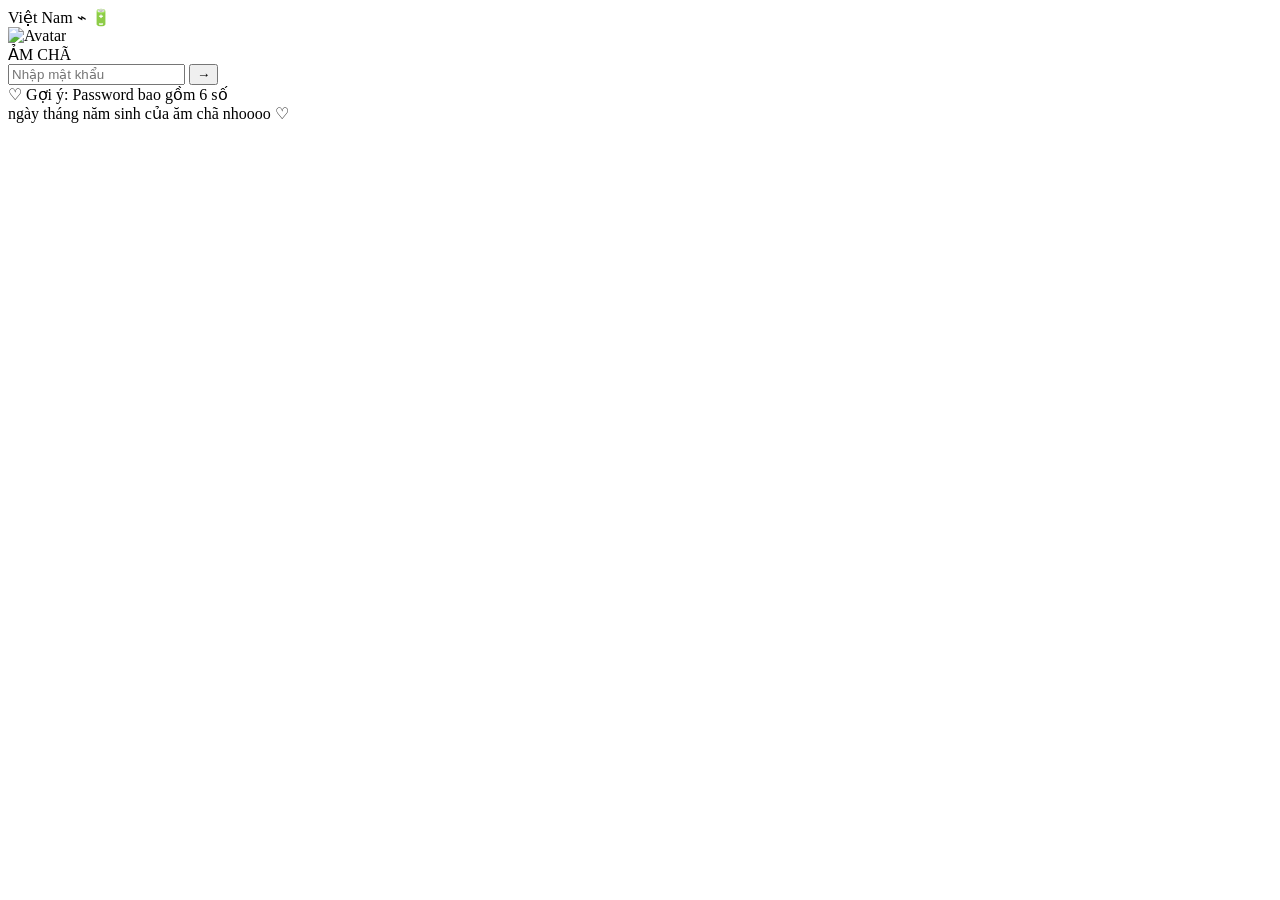
==== index.html @ a8a76f2c "Add initial HTML structure for lock screen" ====
<!DOCTYPE html>
<html lang="vi">
<head>
    <meta charset="UTF-8">
    <meta name="viewport" content="width=device-width, initial-scale=1.0">
    <title>For My Love ♡</title>

    <link rel="stylesheet" href="style.css">
</head>

<body>

    <main class="lock-screen">

        <!-- Góc phải trên -->
        <div class="status-bar">
            <span>Việt Nam</span>
            <span>⌁</span>
            <span>🔋</span>
        </div>

        <!-- Ngày và giờ -->
        <section class="datetime">
            <div id="date"></div>
            <div id="time"></div>
        </section>


        <!-- Khu vực đăng nhập -->
        <section class="login-box">

            <!-- Ảnh avatar của anh ấy -->
            <img
                src="avatar.jpg"
                alt="Avatar"
                class="avatar"
            >

            <!-- Tên -->
            <div class="name">
                ẢM CHÃ
            </div>

            <!-- Password -->
            <div class="password-wrapper">

                <input
                    type="password"
                    id="password"
                    placeholder="Nhập mật khẩu"
                    maxlength="6"
                    inputmode="numeric"
                >

                <button id="login-button">
                    →
                </button>

            </div>

            <!-- Gợi ý -->
            <div class="hint">
                ♡ Gợi ý: Password bao gồm 6 số<br>
                ngày tháng năm sinh của ăm chã nhoooo ♡
            </div>

            <!-- Thông báo -->
            <div id="message"></div>

        </section>

    </main>

    <script src="script.js"></script>

</body>
</html>
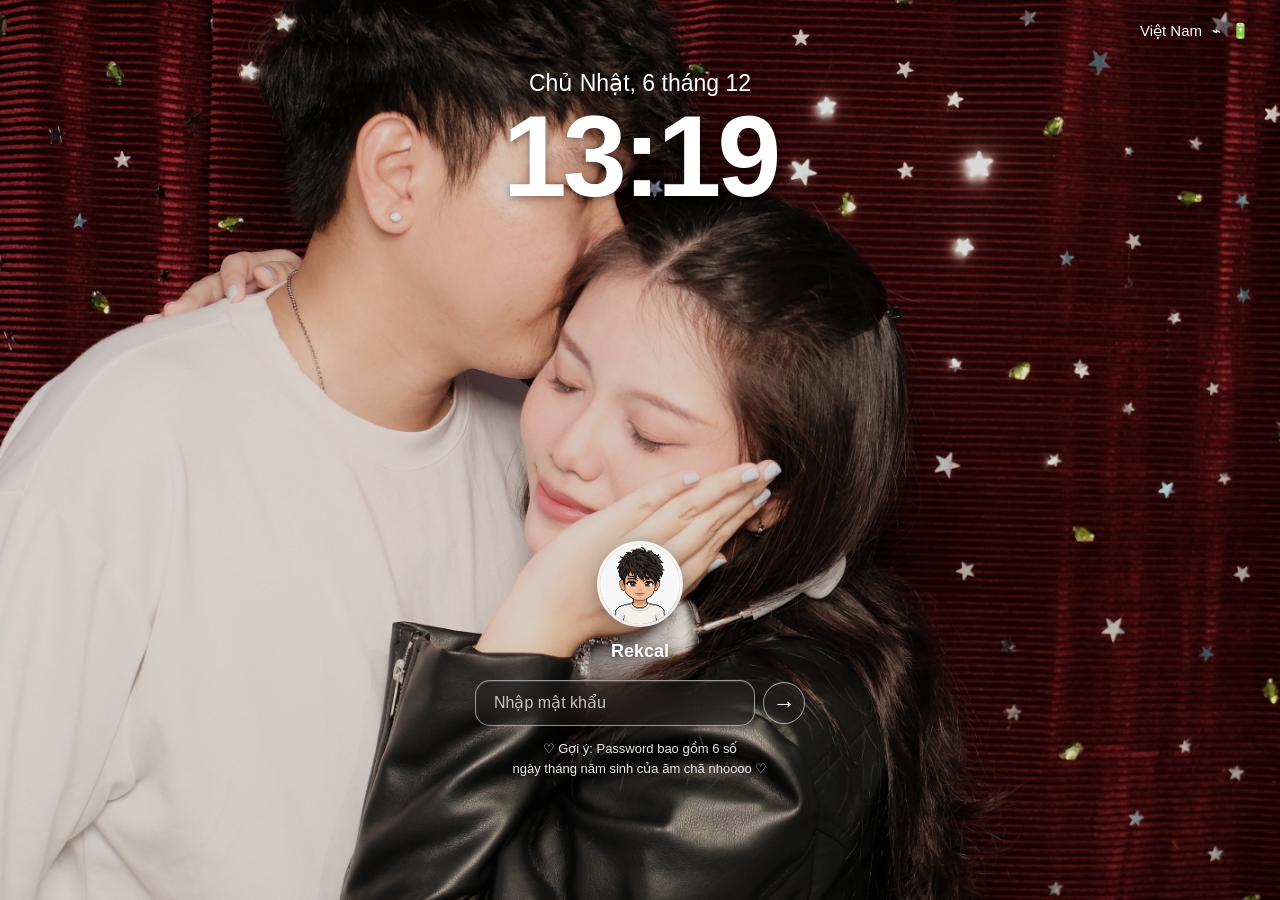
==== commit 95ae5577: "Update avatar image and name in index.html" ====
--- a/index.html
+++ b/index.html
@@ -31,14 +31,14 @@
 
             <!-- Ảnh avatar của anh ấy -->
             <img
-                src="avatar.jpg"
+                src="avatar.png"
                 alt="Avatar"
                 class="avatar"
             >
 
             <!-- Tên -->
             <div class="name">
-                ẢM CHÃ
+                Rekcal
             </div>
 
             <!-- Password -->
--- a/style.css
+++ b/style.css
@@ -0,0 +1,323 @@
+* {
+    box-sizing: border-box;
+    margin: 0;
+    padding: 0;
+}
+
+html,
+body {
+    width: 100%;
+    height: 100%;
+}
+
+body {
+    overflow: hidden;
+    font-family: -apple-system, BlinkMacSystemFont, "SF Pro Display",
+        "Helvetica Neue", Arial, sans-serif;
+}
+
+
+/* =========================
+   MÀN HÌNH KHÓA
+========================= */
+
+.lock-screen {
+    position: relative;
+
+    width: 100vw;
+    height: 100vh;
+
+    background-image:
+        linear-gradient(
+            rgba(0, 0, 0, 0.15),
+            rgba(0, 0, 0, 0.15)
+        ),
+        url("couple.jpg.JPG");
+
+    background-size: cover;
+    background-position: center;
+
+    color: white;
+}
+
+
+/* =========================
+   THANH TRẠNG THÁI
+========================= */
+
+.status-bar {
+    position: absolute;
+
+    top: 22px;
+    right: 30px;
+
+    display: flex;
+    align-items: center;
+    gap: 10px;
+
+    font-size: 15px;
+    font-weight: 500;
+
+    text-shadow: 0 1px 4px rgba(0, 0, 0, 0.5);
+}
+
+
+/* =========================
+   NGÀY + GIỜ
+========================= */
+
+.datetime {
+    position: absolute;
+
+    top: 70px;
+    left: 50%;
+
+    transform: translateX(-50%);
+
+    text-align: center;
+
+    text-shadow: 0 2px 8px rgba(0, 0, 0, 0.4);
+}
+
+#date {
+    font-size: 23px;
+    font-weight: 500;
+
+    margin-bottom: 5px;
+}
+
+#time {
+    font-size: clamp(70px, 9vw, 125px);
+    line-height: 0.95;
+
+    font-weight: 600;
+    letter-spacing: -4px;
+}
+
+
+/* =========================
+   KHU VỰC ĐĂNG NHẬP
+========================= */
+
+.login-box {
+    position: absolute;
+
+    left: 50%;
+    bottom: 10%;
+
+    transform: translateX(-50%);
+
+    width: min(430px, 90vw);
+
+    text-align: center;
+}
+
+
+/* =========================
+   AVATAR
+========================= */
+
+.avatar {
+    width: 86px;
+    height: 86px;
+
+    object-fit: cover;
+
+    border-radius: 50%;
+
+    border: 3px solid rgba(255, 255, 255, 0.85);
+
+    box-shadow:
+        0 4px 20px rgba(0, 0, 0, 0.35);
+
+    margin-bottom: 10px;
+}
+
+
+/* =========================
+   TÊN "REKCAL"
+========================= */
+
+.name {
+    font-size: 18px;
+    font-weight: 600;
+
+    margin-bottom: 18px;
+
+    color: white;
+
+    text-shadow:
+        0 2px 7px rgba(0, 0, 0, 0.5);
+}
+
+
+/* =========================
+   PASSWORD
+========================= */
+
+.password-wrapper {
+    display: flex;
+
+    align-items: center;
+    justify-content: center;
+
+    gap: 8px;
+}
+
+.password-wrapper input {
+    width: 280px;
+
+    padding: 13px 18px;
+
+    border-radius: 15px;
+
+    border: 1px solid rgba(255, 255, 255, 0.55);
+
+    background: rgba(30, 30, 30, 0.35);
+
+    backdrop-filter: blur(15px);
+
+    -webkit-backdrop-filter: blur(15px);
+
+    color: white;
+
+    outline: none;
+
+    font-size: 16px;
+
+    box-shadow:
+        inset 0 1px 1px rgba(255, 255, 255, 0.15),
+        0 4px 15px rgba(0, 0, 0, 0.15);
+}
+
+.password-wrapper input::placeholder {
+    color: rgba(255, 255, 255, 0.75);
+}
+
+
+/* Khi click vào ô password */
+
+.password-wrapper input:focus {
+    border-color: rgba(255, 255, 255, 0.9);
+
+    background: rgba(30, 30, 30, 0.42);
+}
+
+
+/* =========================
+   NÚT MŨI TÊN
+========================= */
+
+.password-wrapper button {
+    width: 42px;
+    height: 42px;
+
+    border-radius: 50%;
+
+    border: 1px solid rgba(255, 255, 255, 0.6);
+
+    background: rgba(40, 40, 40, 0.35);
+
+    color: white;
+
+    font-size: 23px;
+
+    cursor: pointer;
+
+    transition:
+        transform 0.2s ease,
+        background 0.2s ease;
+}
+
+.password-wrapper button:hover {
+    background: rgba(255, 255, 255, 0.2);
+
+    transform: scale(1.08);
+}
+
+.password-wrapper button:active {
+    transform: scale(0.95);
+}
+
+
+/* =========================
+   GỢI Ý PASSWORD
+========================= */
+
+.hint {
+    margin-top: 13px;
+
+    font-size: 13px;
+
+    line-height: 1.5;
+
+    color: rgba(255, 255, 255, 0.92);
+
+    text-shadow:
+        0 1px 5px rgba(0, 0, 0, 0.7);
+}
+
+
+/* =========================
+   THÔNG BÁO
+========================= */
+
+#message {
+    margin-top: 12px;
+
+    font-size: 14px;
+
+    min-height: 20px;
+
+    text-shadow:
+        0 1px 5px rgba(0, 0, 0, 0.7);
+}
+
+
+/* =========================
+   MOBILE
+========================= */
+
+@media (max-width: 600px) {
+
+    .status-bar {
+        top: 15px;
+        right: 15px;
+
+        font-size: 12px;
+    }
+
+    .datetime {
+        top: 60px;
+    }
+
+    #date {
+        font-size: 17px;
+    }
+
+    #time {
+        font-size: 68px;
+    }
+
+    .login-box {
+        bottom: 8%;
+    }
+
+    .avatar {
+        width: 70px;
+        height: 70px;
+    }
+
+    .name {
+        font-size: 16px;
+        margin-bottom: 15px;
+    }
+
+    .password-wrapper input {
+        width: 230px;
+    }
+
+    .hint {
+        font-size: 11px;
+    }
+}
